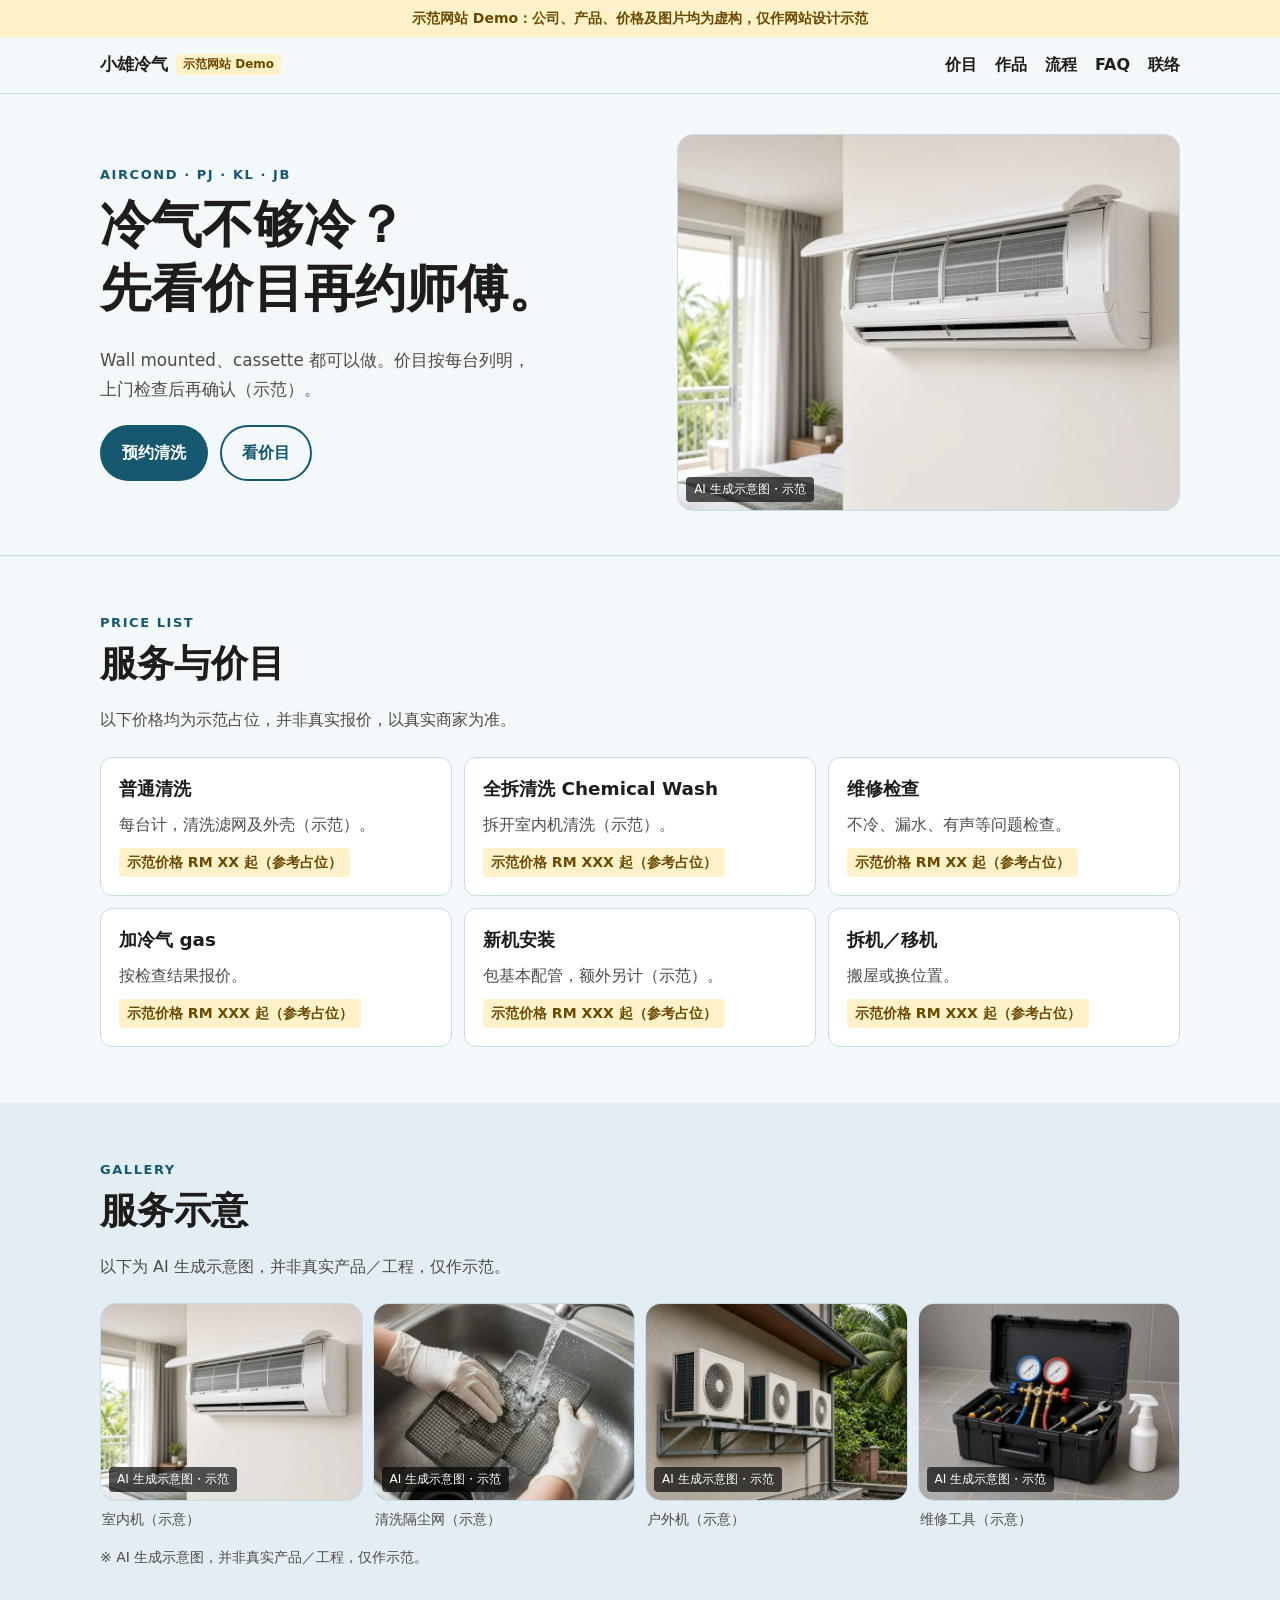
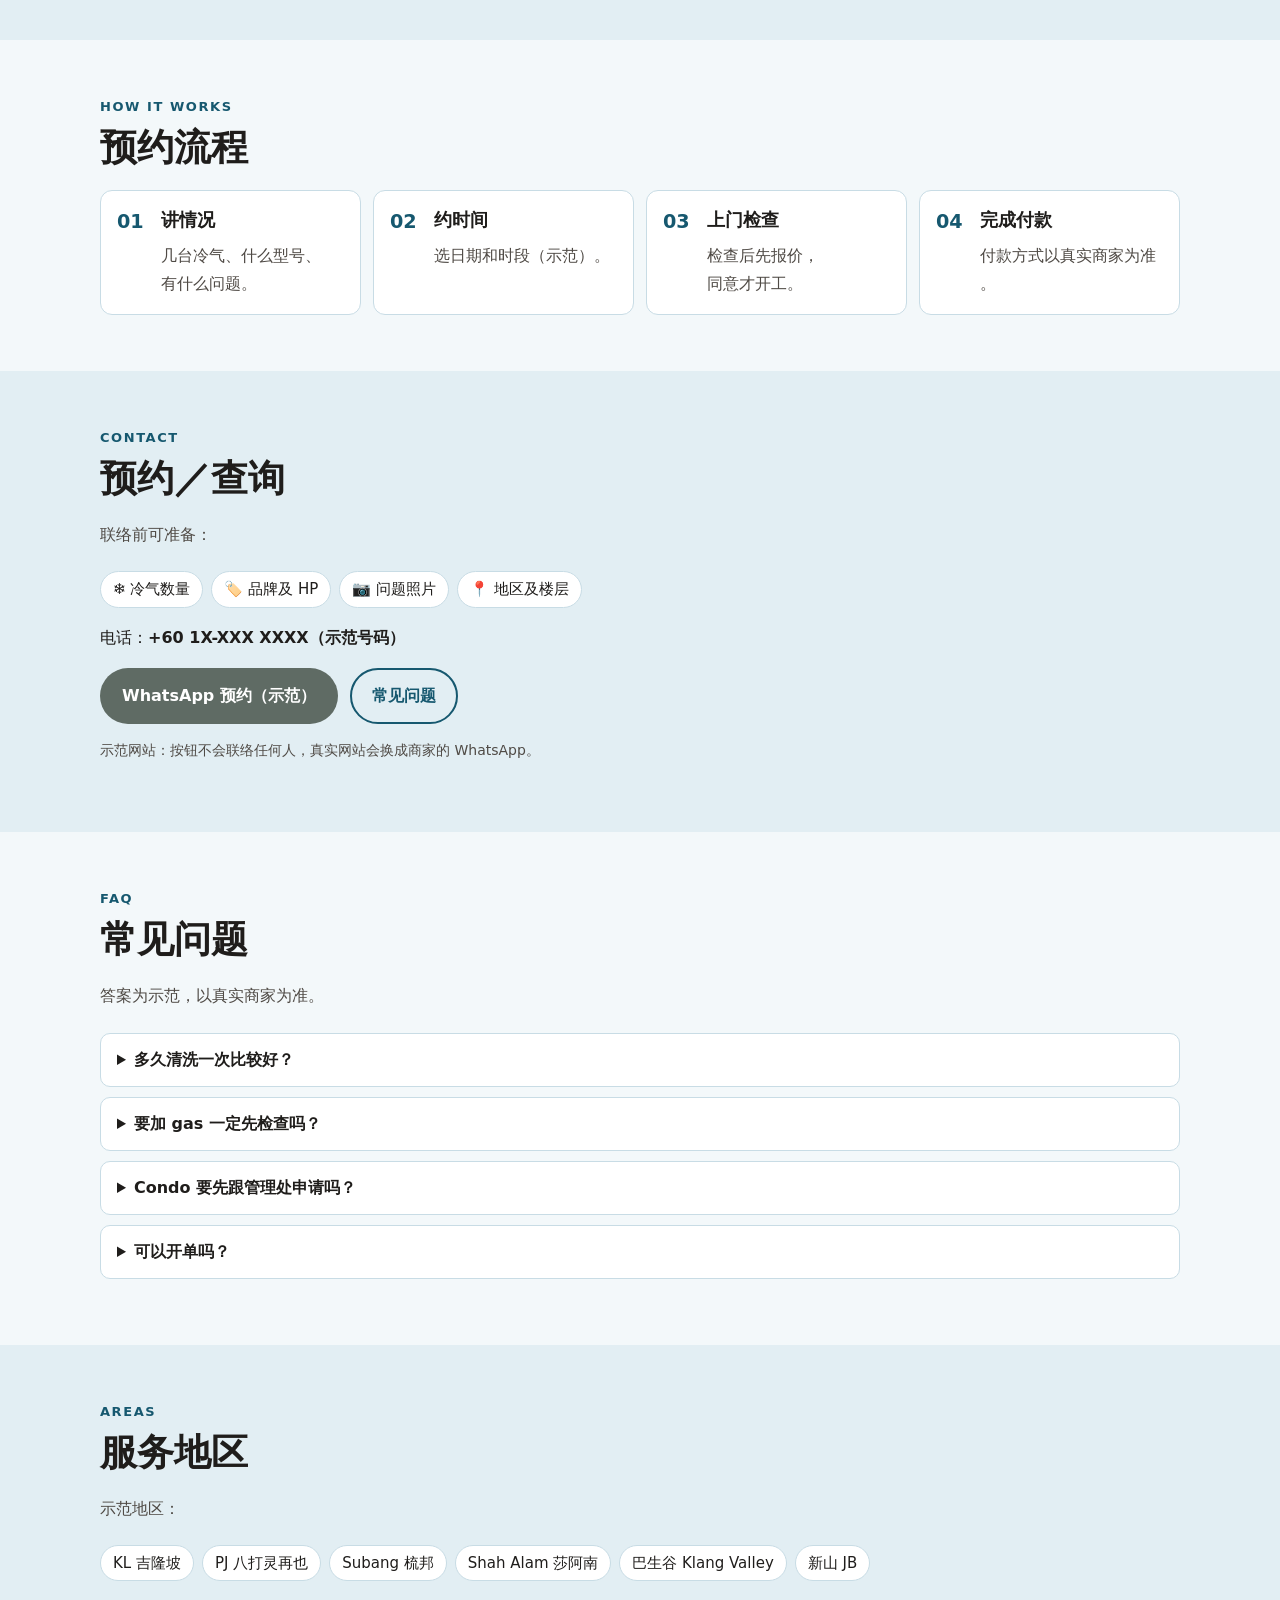
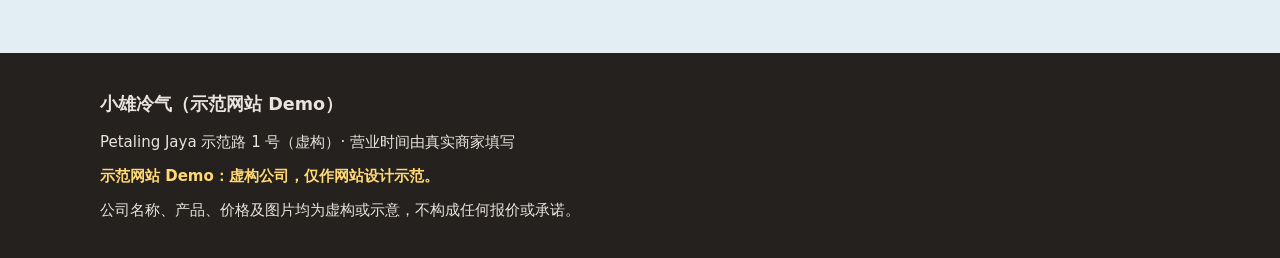
==== aircon-my/index.html @ ee815bc6 "Malaysia demos: 10 Xiao Xiong sites, overview, slider fix" ====
<!DOCTYPE html>
<html lang="zh-Hans-MY">
<head>
<meta charset="utf-8">
<meta name="viewport" content="width=device-width,initial-scale=1,viewport-fit=cover">
<title>小雄冷气｜冷气清洗、维修、加 gas 及安装（示范网站 Demo）</title>
<meta name="description" content="小雄冷气（示范网站，虚构公司）：冷气清洗、维修检查、加冷气 gas、安装及拆装，服务巴生谷 Klang Valley 及新山 JB。">
<meta name="theme-color" content="#16586F">
<link rel="canonical" href="https://limaking1028.github.io/demo-sites/aircon-my/">
<meta property="og:type" content="website">
<meta property="og:site_name" content="小雄冷气（示范）">
<meta property="og:title" content="小雄冷气｜冷气清洗、维修、加 gas 及安装（示范网站）">
<meta property="og:description" content="冷气清洗、维修检查、加冷气 gas、安装及拆装。示范网站，公司为虚构。">
<meta property="og:image" content="https://limaking1028.github.io/demo-sites/aircon-my/assets/og.jpg">
<meta property="og:url" content="https://limaking1028.github.io/demo-sites/aircon-my/">
<meta property="og:locale" content="zh_MY">
<meta name="twitter:card" content="summary_large_image">
<link rel="icon" href="data:image/svg+xml,%3Csvg xmlns='http://www.w3.org/2000/svg' viewBox='0 0 32 32'%3E%3Crect width='32' height='32' rx='8' fill='%2316586F'/%3E%3C/svg%3E">
<script type="application/ld+json">{"@context": "https://schema.org", "@type": "HVACBusiness", "name": "小雄冷气（示范）", "alternateName": "Xiao Xiong Aircon (Demo)", "description": "冷气清洗、维修检查、加冷气 gas、安装及拆装（示范网站，公司为虚构）", "address": {"@type": "PostalAddress", "streetAddress": "示范路 1 号（虚构）", "addressLocality": "Petaling Jaya", "addressRegion": "Selangor", "addressCountry": "MY"}, "areaServed": [{"@type": "City", "name": "Kuala Lumpur"}, {"@type": "City", "name": "Petaling Jaya"}, {"@type": "City", "name": "Subang Jaya"}, {"@type": "City", "name": "Shah Alam"}, {"@type": "City", "name": "Johor Bahru"}], "hasOfferCatalog": {"@type": "OfferCatalog", "name": "服务与价目", "itemListElement": [{"@type": "Offer", "itemOffered": {"@type": "Service", "name": "普通清洗"}}, {"@type": "Offer", "itemOffered": {"@type": "Service", "name": "全拆清洗 Chemical Wash"}}, {"@type": "Offer", "itemOffered": {"@type": "Service", "name": "维修检查"}}, {"@type": "Offer", "itemOffered": {"@type": "Service", "name": "加冷气 gas"}}, {"@type": "Offer", "itemOffered": {"@type": "Service", "name": "新机安装"}}, {"@type": "Offer", "itemOffered": {"@type": "Service", "name": "拆机／移机"}}]}}</script>
<script type="application/ld+json">{"@context": "https://schema.org", "@type": "FAQPage", "mainEntity": [{"@type": "Question", "name": "多久清洗一次比较好？", "acceptedAnswer": {"@type": "Answer", "text": "示范：视乎使用情况，由师傅按实际情况建议。"}}, {"@type": "Question", "name": "要加 gas 一定先检查吗？", "acceptedAnswer": {"@type": "Answer", "text": "示范：师傅会先检查原因再报价。"}}, {"@type": "Question", "name": "Condo 要先跟管理处申请吗？", "acceptedAnswer": {"@type": "Answer", "text": "示范：部分 condo 需要，请先向管理处查询。"}}, {"@type": "Question", "name": "可以开单吗？", "acceptedAnswer": {"@type": "Answer", "text": "示范：收据或发票安排以真实商家为准。"}}]}</script>
<link rel="stylesheet" href="style.css">
</head>
<body>
<div class="demo-bar">示范网站 Demo：公司、产品、价格及图片均为虚构，仅作网站设计示范</div>
<header class="top"><div class="wrap top-in"><a class="logo" href="#top">小雄冷气<span class="demo-tag">示范网站 Demo</span></a><nav aria-label="页内导览"><a href="#services">价目</a><a href="#gallery">作品</a><a href="#process">流程</a><a href="#faq">FAQ</a><a href="#contact">联络</a></nav></div></header>
<section class="hero" id="top"><div class="wrap hero-grid"><div><p class="eyebrow">AIRCOND · PJ · KL · JB</p>
<h1>冷气不够冷？<br>先看价目再约师傅。</h1>
<p class="lead">Wall mounted、cassette 都可以做。价目按每台列明，上门检查后再确认（示范）。</p>
<div class="cta-row"><a class="btn primary" href="#contact">预约清洗</a><a class="btn ghost" href="#services">看价目</a></div></div>
<figure class="fig"><picture><source type="image/webp" srcset="assets/hero.webp"><img src="assets/hero.jpg" width="1024" height="768" alt="打开面盖的冷气室内机（AI 生成示意图・示范）" fetchpriority="high" decoding="async"></picture><span class="lbl">AI 生成示意图・示范</span></figure></div></section>
<main>
<section id="services" class="sec"><div class="wrap"><p class="eyebrow">PRICE LIST</p><h2>服务与价目</h2><p class="sec-lead">以下价格均为示范占位，并非真实报价，以真实商家为准。</p><ul class="svc"><li><h3>普通清洗</h3><p>每台计，清洗滤网及外壳（示范）。</p><span class="price-ph">示范价格 RM XX 起（参考占位）</span></li><li><h3>全拆清洗 Chemical Wash</h3><p>拆开室内机清洗（示范）。</p><span class="price-ph">示范价格 RM XXX 起（参考占位）</span></li><li><h3>维修检查</h3><p>不冷、漏水、有声等问题检查。</p><span class="price-ph">示范价格 RM XX 起（参考占位）</span></li><li><h3>加冷气 gas</h3><p>按检查结果报价。</p><span class="price-ph">示范价格 RM XXX 起（参考占位）</span></li><li><h3>新机安装</h3><p>包基本配管，额外另计（示范）。</p><span class="price-ph">示范价格 RM XXX 起（参考占位）</span></li><li><h3>拆机／移机</h3><p>搬屋或换位置。</p><span class="price-ph">示范价格 RM XXX 起（参考占位）</span></li></ul></div></section>
<section id="gallery" class="sec alt"><div class="wrap"><p class="eyebrow">GALLERY</p><h2>服务示意</h2><p class="sec-lead">以下为 AI 生成示意图，并非真实产品／工程，仅作示范。</p><div class="gal"><div><figure class="fig"><picture><source type="image/webp" srcset="assets/hero.webp"><img src="assets/hero.jpg" width="1024" height="768" alt="打开面盖的冷气室内机（AI 生成示意图・示范）" loading="lazy" decoding="async"></picture><span class="lbl">AI 生成示意图・示范</span></figure><figcaption>室内机（示意）</figcaption></div><div><figure class="fig"><picture><source type="image/webp" srcset="assets/filter.webp"><img src="assets/filter.jpg" width="1024" height="768" alt="清洗冷气隔尘网（AI 生成示意图・示范）" loading="lazy" decoding="async"></picture><span class="lbl">AI 生成示意图・示范</span></figure><figcaption>清洗隔尘网（示意）</figcaption></div><div><figure class="fig"><picture><source type="image/webp" srcset="assets/outdoor.webp"><img src="assets/outdoor.jpg" width="1024" height="768" alt="户外冷气压缩机（AI 生成示意图・示范）" loading="lazy" decoding="async"></picture><span class="lbl">AI 生成示意图・示范</span></figure><figcaption>户外机（示意）</figcaption></div><div><figure class="fig"><picture><source type="image/webp" srcset="assets/tools.webp"><img src="assets/tools.jpg" width="1024" height="768" alt="冷气维修工具（AI 生成示意图・示范）" loading="lazy" decoding="async"></picture><span class="lbl">AI 生成示意图・示范</span></figure><figcaption>维修工具（示意）</figcaption></div></div><p class="fine">※ AI 生成示意图，并非真实产品／工程，仅作示范。</p></div></section>
<section id="process" class="sec"><div class="wrap"><p class="eyebrow">HOW IT WORKS</p><h2>预约流程</h2><ol class="steps"><li><h3>讲情况</h3><p>几台冷气、什么型号、有什么问题。</p></li><li><h3>约时间</h3><p>选日期和时段（示范）。</p></li><li><h3>上门检查</h3><p>检查后先报价，同意才开工。</p></li><li><h3>完成付款</h3><p>付款方式以真实商家为准。</p></li></ol></div></section>
<section id="contact" class="sec alt"><div class="wrap"><p class="eyebrow">CONTACT</p><h2>预约／查询</h2><p class="sec-lead">联络前可准备：</p><ul class="chips"><li>❄️ 冷气数量</li><li>🏷️ 品牌及 HP</li><li>📷 问题照片</li><li>📍 地区及楼层</li></ul>
<p>电话：<span class="demo-phone">+60 1X-XXX XXXX（示范号码）</span></p>
<div class="cta-row"><a class="btn wa-demo" href="#contact" aria-disabled="true" title="示范按钮，不会打开 WhatsApp">WhatsApp 预约（示范）</a><a class="btn ghost" href="#faq">常见问题</a></div>
<p class="fine">示范网站：按钮不会联络任何人，真实网站会换成商家的 WhatsApp。</p></div></section>
<section id="faq" class="sec"><div class="wrap"><p class="eyebrow">FAQ</p><h2>常见问题</h2><p class="sec-lead">答案为示范，以真实商家为准。</p><details><summary>多久清洗一次比较好？</summary><p>示范：视乎使用情况，由师傅按实际情况建议。</p></details><details><summary>要加 gas 一定先检查吗？</summary><p>示范：师傅会先检查原因再报价。</p></details><details><summary>Condo 要先跟管理处申请吗？</summary><p>示范：部分 condo 需要，请先向管理处查询。</p></details><details><summary>可以开单吗？</summary><p>示范：收据或发票安排以真实商家为准。</p></details></div></section>
<section id="areas" class="sec alt"><div class="wrap"><p class="eyebrow">AREAS</p><h2>服务地区</h2><p class="sec-lead">示范地区：</p><ul class="chips"><li>KL 吉隆坡</li><li>PJ 八打灵再也</li><li>Subang 梳邦</li><li>Shah Alam 莎阿南</li><li>巴生谷 Klang Valley</li><li>新山 JB</li></ul></div></section>
</main>
<footer><div class="wrap"><p class="f-name">小雄冷气（示范网站 Demo）</p><p>Petaling Jaya 示范路 1 号（虚构）· 营业时间由真实商家填写</p><p class="f-demo">示范网站 Demo：虚构公司，仅作网站设计示范。</p><p>公司名称、产品、价格及图片均为虚构或示意，不构成任何报价或承诺。</p></div></footer>
<div class="mbar" role="navigation" aria-label="快速联络"><a class="m1" href="#services">看价目</a><a class="m2" href="#contact">WhatsApp 预约（示范）</a></div>
</body></html>
---- aircon-my/style.css ----
:root{--bg:#F3F8FA;--card:#fff;--alt:#E2EEF3;--ink:#1F1D1B;--muted:#4F4A45;--line:#C8DCE5;--acc:#2A87A8;--acc-dk:#16586F;--tag-bg:#FFF1C9;--tag-ink:#6A4A00;--font:"PingFang SC","Hiragino Sans GB","Microsoft YaHei","Noto Sans CJK SC","Noto Sans SC",system-ui,sans-serif;--mbar:56px}
*{box-sizing:border-box}html{scroll-behavior:smooth;-webkit-text-size-adjust:100%;scroll-padding-top:64px}
body{margin:0;font-family:var(--font);font-size:16px;color:var(--ink);background:var(--bg);line-height:1.75;overflow-x:hidden;word-break:keep-all;overflow-wrap:anywhere;padding-bottom:calc(var(--mbar) + env(safe-area-inset-bottom))}
img,svg{max-width:100%;height:auto;display:block}a{color:var(--acc-dk)}
a:focus-visible,summary:focus-visible{outline:3px solid var(--acc-dk);outline-offset:2px}
h1,h2,h3{margin:0 0 .5em}h1{font-size:clamp(1.8rem,1.2rem + 3vw,3.2rem);line-height:1.25;font-weight:900}h2{font-size:clamp(1.45rem,1.1rem + 1.6vw,2.3rem);line-height:1.3;font-weight:900}h3{font-size:1.15rem;line-height:1.4}
.wrap{max-width:1120px;margin:0 auto;padding:0 20px}
.demo-bar{background:var(--tag-bg);color:var(--tag-ink);text-align:center;font-size:14px;padding:6px 12px;font-weight:600}
.demo-tag{display:inline-block;background:var(--tag-bg);color:var(--tag-ink);font-size:12px;font-weight:700;padding:1px 7px;border-radius:4px;margin-left:8px;vertical-align:middle;line-height:1.6;white-space:nowrap}
.eyebrow{font-weight:700;font-size:13px;letter-spacing:.12em;text-transform:uppercase;color:var(--acc-dk);margin:0 0 .4em}
.top{position:sticky;top:0;z-index:40;background:var(--bg);border-bottom:1px solid var(--line)}
.top-in{display:flex;align-items:center;gap:16px;min-height:56px}.logo{font-weight:900;color:var(--ink);text-decoration:none;font-size:1.05rem}
.top nav{display:none;margin-left:auto;gap:18px}.top nav a{color:var(--ink);text-decoration:none;font-weight:600}
.btn{display:inline-flex;align-items:center;justify-content:center;min-height:48px;padding:12px 20px;border-radius:999px;font-weight:700;text-decoration:none;border:2px solid transparent}
.btn.primary{background:var(--acc-dk);color:#fff}.btn.ghost{border-color:var(--acc-dk);color:var(--acc-dk)}
.btn.wa-demo{background:#5f6b64;color:#fff;cursor:not-allowed}
.hero{padding:40px 0 44px;border-bottom:1px solid var(--line)}.hero-grid{display:grid;gap:24px;align-items:center}
.lead{color:var(--muted);font-size:1.05rem;margin:0 0 1.2em}.cta-row{display:flex;flex-wrap:wrap;gap:12px}
.fig{position:relative;margin:0;border-radius:16px;overflow:hidden;background:var(--alt);border:1px solid var(--line)}
.fig img,.fig svg{width:100%}.lbl{position:absolute;left:8px;bottom:8px;background:rgba(0,0,0,.66);color:#fff;font-size:12px;padding:2px 8px;border-radius:4px}
.sec{padding:56px 0}.sec.alt{background:var(--alt)}.sec-lead{color:var(--muted);margin:0 0 1.4em}
.svc{list-style:none;padding:0;margin:0;display:grid;gap:12px}.svc li{background:var(--card);border:1px solid var(--line);border-radius:12px;padding:18px}
.svc p{margin:0 0 .6em;color:var(--muted)}.price-ph{display:inline-block;background:var(--tag-bg);color:var(--tag-ink);font-size:14px;font-weight:700;padding:2px 8px;border-radius:4px}
.gal{display:grid;grid-template-columns:repeat(2,1fr);gap:10px}.gal figcaption{font-size:14px;color:var(--muted);padding:6px 2px 0}
.steps{list-style:none;padding:0;margin:0;display:grid;gap:12px;counter-reset:s}.steps li{background:var(--card);border:1px solid var(--line);border-radius:12px;padding:16px 16px 16px 60px;position:relative}
.steps li:before{counter-increment:s;content:"0" counter(s);position:absolute;left:16px;top:14px;font-weight:900;color:var(--acc-dk);font-size:1.2rem}.steps p{margin:0;color:var(--muted)}
.chips{list-style:none;padding:0;margin:0 0 1em;display:flex;flex-wrap:wrap;gap:8px}.chips li{background:var(--card);border:1px solid var(--line);border-radius:999px;padding:4px 12px;font-size:15px}
.demo-phone{font-weight:700;user-select:all}.fine{font-size:14px;color:var(--muted)}
details{background:var(--card);border:1px solid var(--line);border-radius:10px;padding:12px 16px;margin:0 0 10px}summary{font-weight:700;cursor:pointer}details p{margin:.5em 0 0;color:var(--muted)}
footer{background:#24211F;color:#E9E4DD;padding:36px 0 28px;font-size:15px}footer p{margin:0 0 .5em}.f-name{font-weight:900;font-size:1.1rem}.f-demo{color:#FFD873;font-weight:700}
.mbar{position:fixed;left:0;right:0;bottom:0;z-index:50;display:grid;grid-template-columns:1fr 1.4fr;height:calc(var(--mbar) + env(safe-area-inset-bottom));padding-bottom:env(safe-area-inset-bottom);background:#fff;border-top:1px solid var(--line)}
.mbar a{display:flex;align-items:center;justify-content:center;font-weight:700;text-decoration:none;color:var(--acc-dk)}.mbar .m2{background:#5f6b64;color:#fff}
@media (min-width:768px){.top nav{display:flex}.hero-grid{grid-template-columns:1.1fr 1fr}.svc{grid-template-columns:repeat(3,1fr)}.gal{grid-template-columns:repeat(4,1fr)}.steps{grid-template-columns:repeat(4,1fr)}.mbar{display:none}body{padding-bottom:0}}
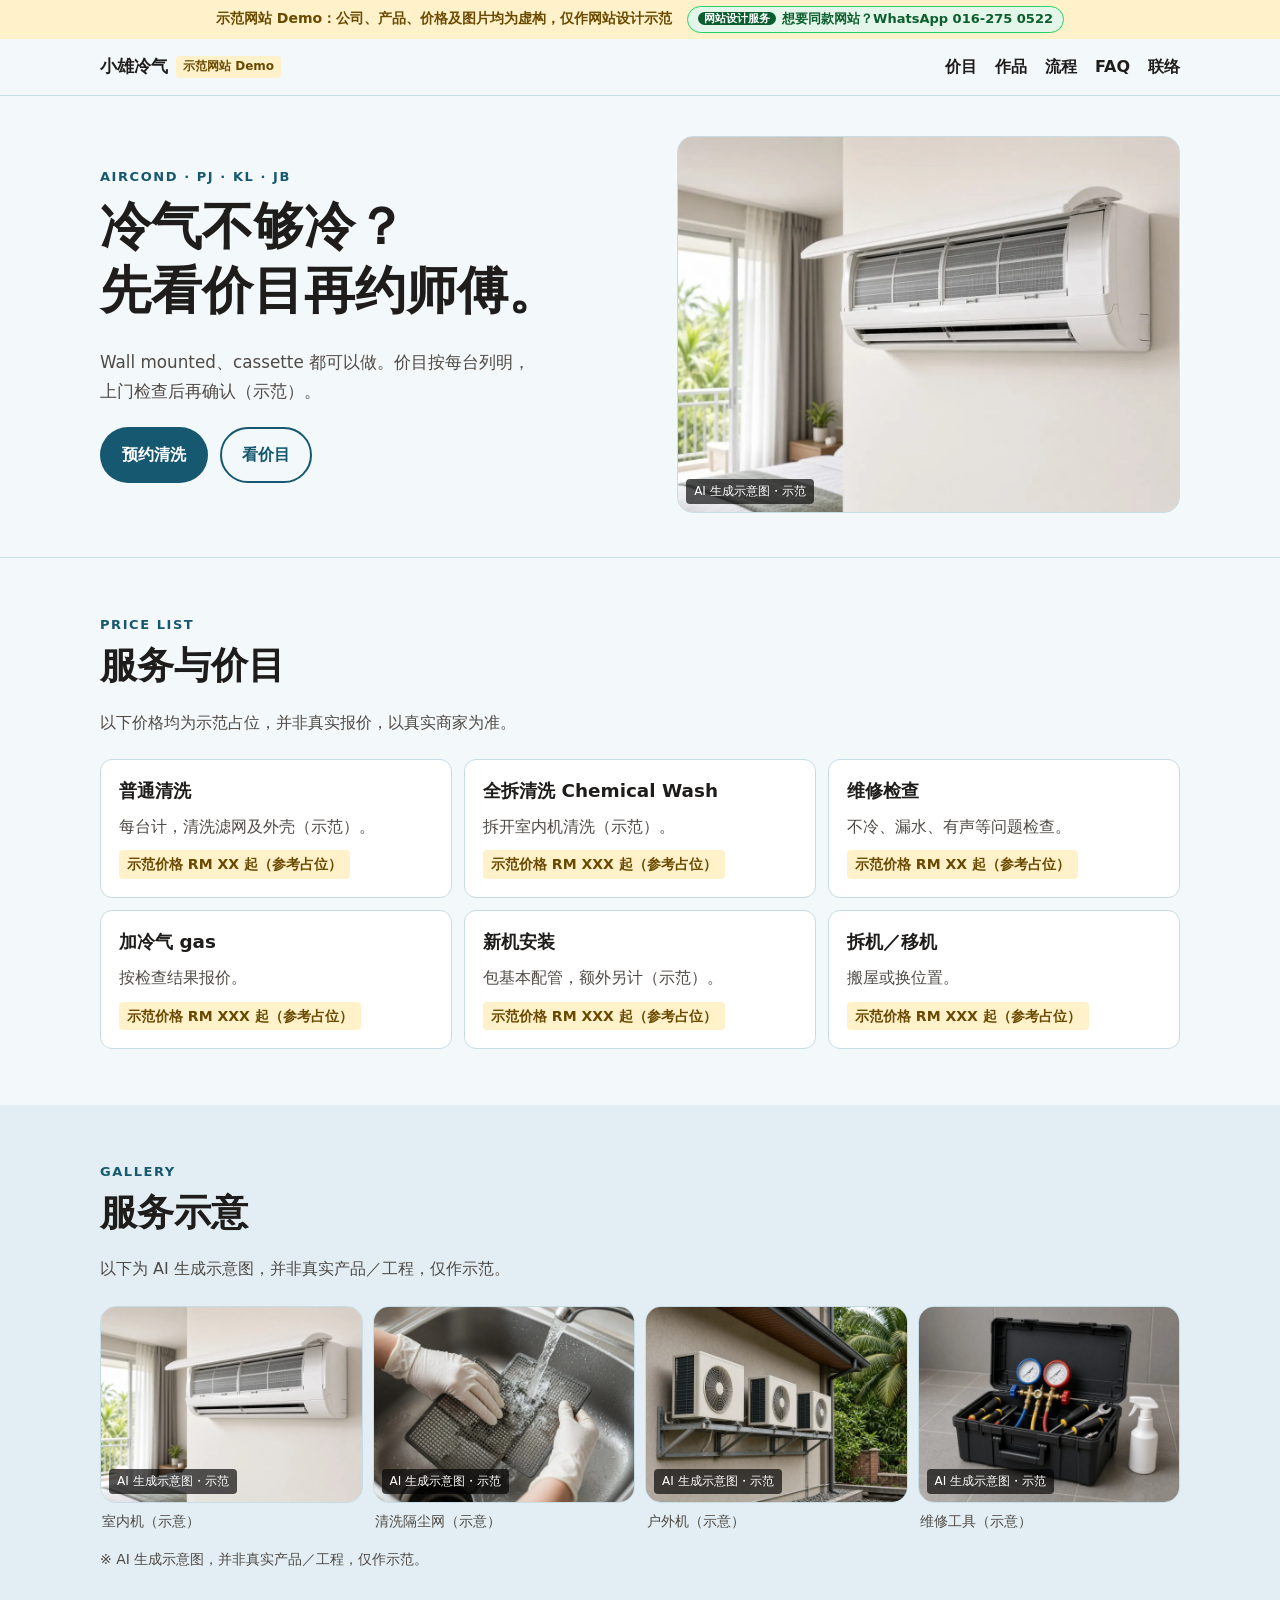
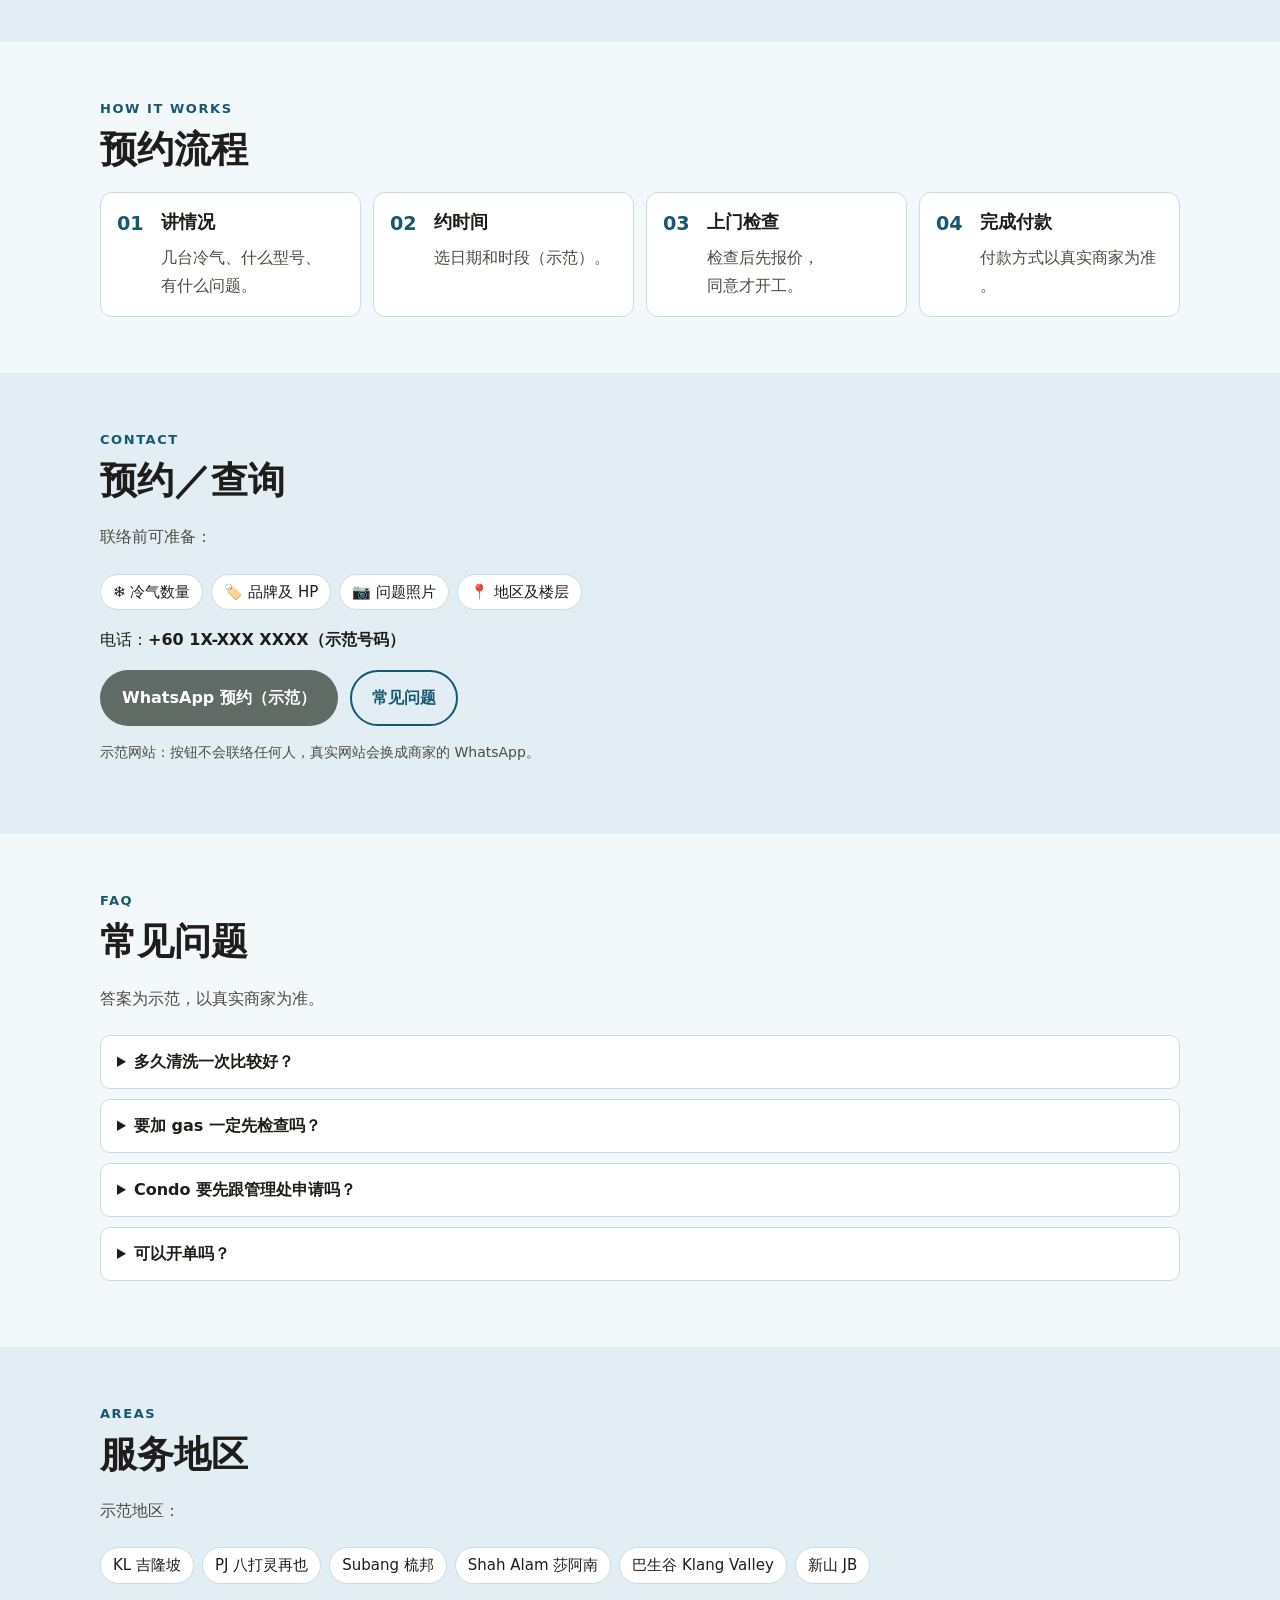
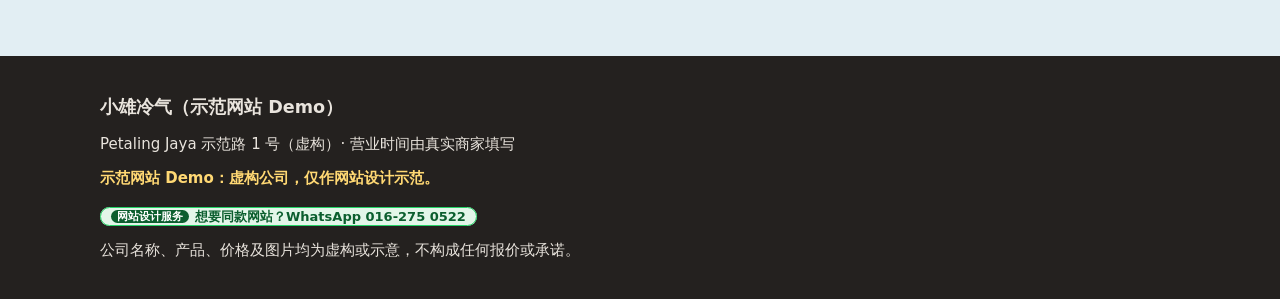
==== commit 46d49615: "MY demos: owner WhatsApp enquiry links, clean overview card thumbnails" ====
--- a/aircon-my/index.html
+++ b/aircon-my/index.html
@@ -21,7 +21,7 @@
 <link rel="stylesheet" href="style.css">
 </head>
 <body>
-<div class="demo-bar">示范网站 Demo：公司、产品、价格及图片均为虚构，仅作网站设计示范</div>
+<div class="demo-bar">示范网站 Demo：公司、产品、价格及图片均为虚构，仅作网站设计示范 <a class="owner-wa" href="https://wa.me/60162750522?text=%E4%BD%A0%E5%A5%BD%EF%BC%8C%E6%88%91%E6%83%B3%E4%BA%86%E8%A7%A3%E5%81%9A%E4%B8%80%E9%A1%B5%E7%BD%91%E7%AB%99" target="_blank" rel="noopener"><span class="owner-tag">网站设计服务</span>想要同款网站？WhatsApp 016-275 0522</a></div>
 <header class="top"><div class="wrap top-in"><a class="logo" href="#top">小雄冷气<span class="demo-tag">示范网站 Demo</span></a><nav aria-label="页内导览"><a href="#services">价目</a><a href="#gallery">作品</a><a href="#process">流程</a><a href="#faq">FAQ</a><a href="#contact">联络</a></nav></div></header>
 <section class="hero" id="top"><div class="wrap hero-grid"><div><p class="eyebrow">AIRCOND · PJ · KL · JB</p>
 <h1>冷气不够冷？<br>先看价目再约师傅。</h1>
@@ -39,6 +39,6 @@
 <section id="faq" class="sec"><div class="wrap"><p class="eyebrow">FAQ</p><h2>常见问题</h2><p class="sec-lead">答案为示范，以真实商家为准。</p><details><summary>多久清洗一次比较好？</summary><p>示范：视乎使用情况，由师傅按实际情况建议。</p></details><details><summary>要加 gas 一定先检查吗？</summary><p>示范：师傅会先检查原因再报价。</p></details><details><summary>Condo 要先跟管理处申请吗？</summary><p>示范：部分 condo 需要，请先向管理处查询。</p></details><details><summary>可以开单吗？</summary><p>示范：收据或发票安排以真实商家为准。</p></details></div></section>
 <section id="areas" class="sec alt"><div class="wrap"><p class="eyebrow">AREAS</p><h2>服务地区</h2><p class="sec-lead">示范地区：</p><ul class="chips"><li>KL 吉隆坡</li><li>PJ 八打灵再也</li><li>Subang 梳邦</li><li>Shah Alam 莎阿南</li><li>巴生谷 Klang Valley</li><li>新山 JB</li></ul></div></section>
 </main>
-<footer><div class="wrap"><p class="f-name">小雄冷气（示范网站 Demo）</p><p>Petaling Jaya 示范路 1 号（虚构）· 营业时间由真实商家填写</p><p class="f-demo">示范网站 Demo：虚构公司，仅作网站设计示范。</p><p>公司名称、产品、价格及图片均为虚构或示意，不构成任何报价或承诺。</p></div></footer>
+<footer><div class="wrap"><p class="f-name">小雄冷气（示范网站 Demo）</p><p>Petaling Jaya 示范路 1 号（虚构）· 营业时间由真实商家填写</p><p class="f-demo">示范网站 Demo：虚构公司，仅作网站设计示范。</p><p class="f-owner"><a class="owner-wa" href="https://wa.me/60162750522?text=%E4%BD%A0%E5%A5%BD%EF%BC%8C%E6%88%91%E6%83%B3%E4%BA%86%E8%A7%A3%E5%81%9A%E4%B8%80%E9%A1%B5%E7%BD%91%E7%AB%99" target="_blank" rel="noopener"><span class="owner-tag">网站设计服务</span>想要同款网站？WhatsApp 016-275 0522</a></p><p>公司名称、产品、价格及图片均为虚构或示意，不构成任何报价或承诺。</p></div></footer>
 <div class="mbar" role="navigation" aria-label="快速联络"><a class="m1" href="#services">看价目</a><a class="m2" href="#contact">WhatsApp 预约（示范）</a></div>
 </body></html>
--- a/aircon-my/style.css
+++ b/aircon-my/style.css
@@ -31,3 +31,11 @@
 .mbar{position:fixed;left:0;right:0;bottom:0;z-index:50;display:grid;grid-template-columns:1fr 1.4fr;height:calc(var(--mbar) + env(safe-area-inset-bottom));padding-bottom:env(safe-area-inset-bottom);background:#fff;border-top:1px solid var(--line)}
 .mbar a{display:flex;align-items:center;justify-content:center;font-weight:700;text-decoration:none;color:var(--acc-dk)}.mbar .m2{background:#5f6b64;color:#fff}
 @media (min-width:768px){.top nav{display:flex}.hero-grid{grid-template-columns:1.1fr 1fr}.svc{grid-template-columns:repeat(3,1fr)}.gal{grid-template-columns:repeat(4,1fr)}.steps{grid-template-columns:repeat(4,1fr)}.mbar{display:none}body{padding-bottom:0}}
+
+/* owner website-design contact (not the demo company) */
+.demo-bar .owner-wa{display:inline-block;margin:4px 0 0;max-width:100%;font-size:12.5px}@media(min-width:768px){.demo-bar .owner-wa{margin:0 0 0 10px;font-size:13px}}
+.owner-wa{color:#0B5E2E;background:#E3F6E9;border:1px solid #25D366;border-radius:999px;padding:1px 10px;font-weight:700;text-decoration:none;font-size:13px}
+.owner-wa:hover{background:#25D366;color:#fff}
+.owner-tag{font-size:11px;background:#0B5E2E;color:#fff;border-radius:999px;padding:0 6px;margin-right:6px;vertical-align:1px}
+.f-owner{margin-top:.8em}
+footer .owner-wa{color:#0B5E2E}
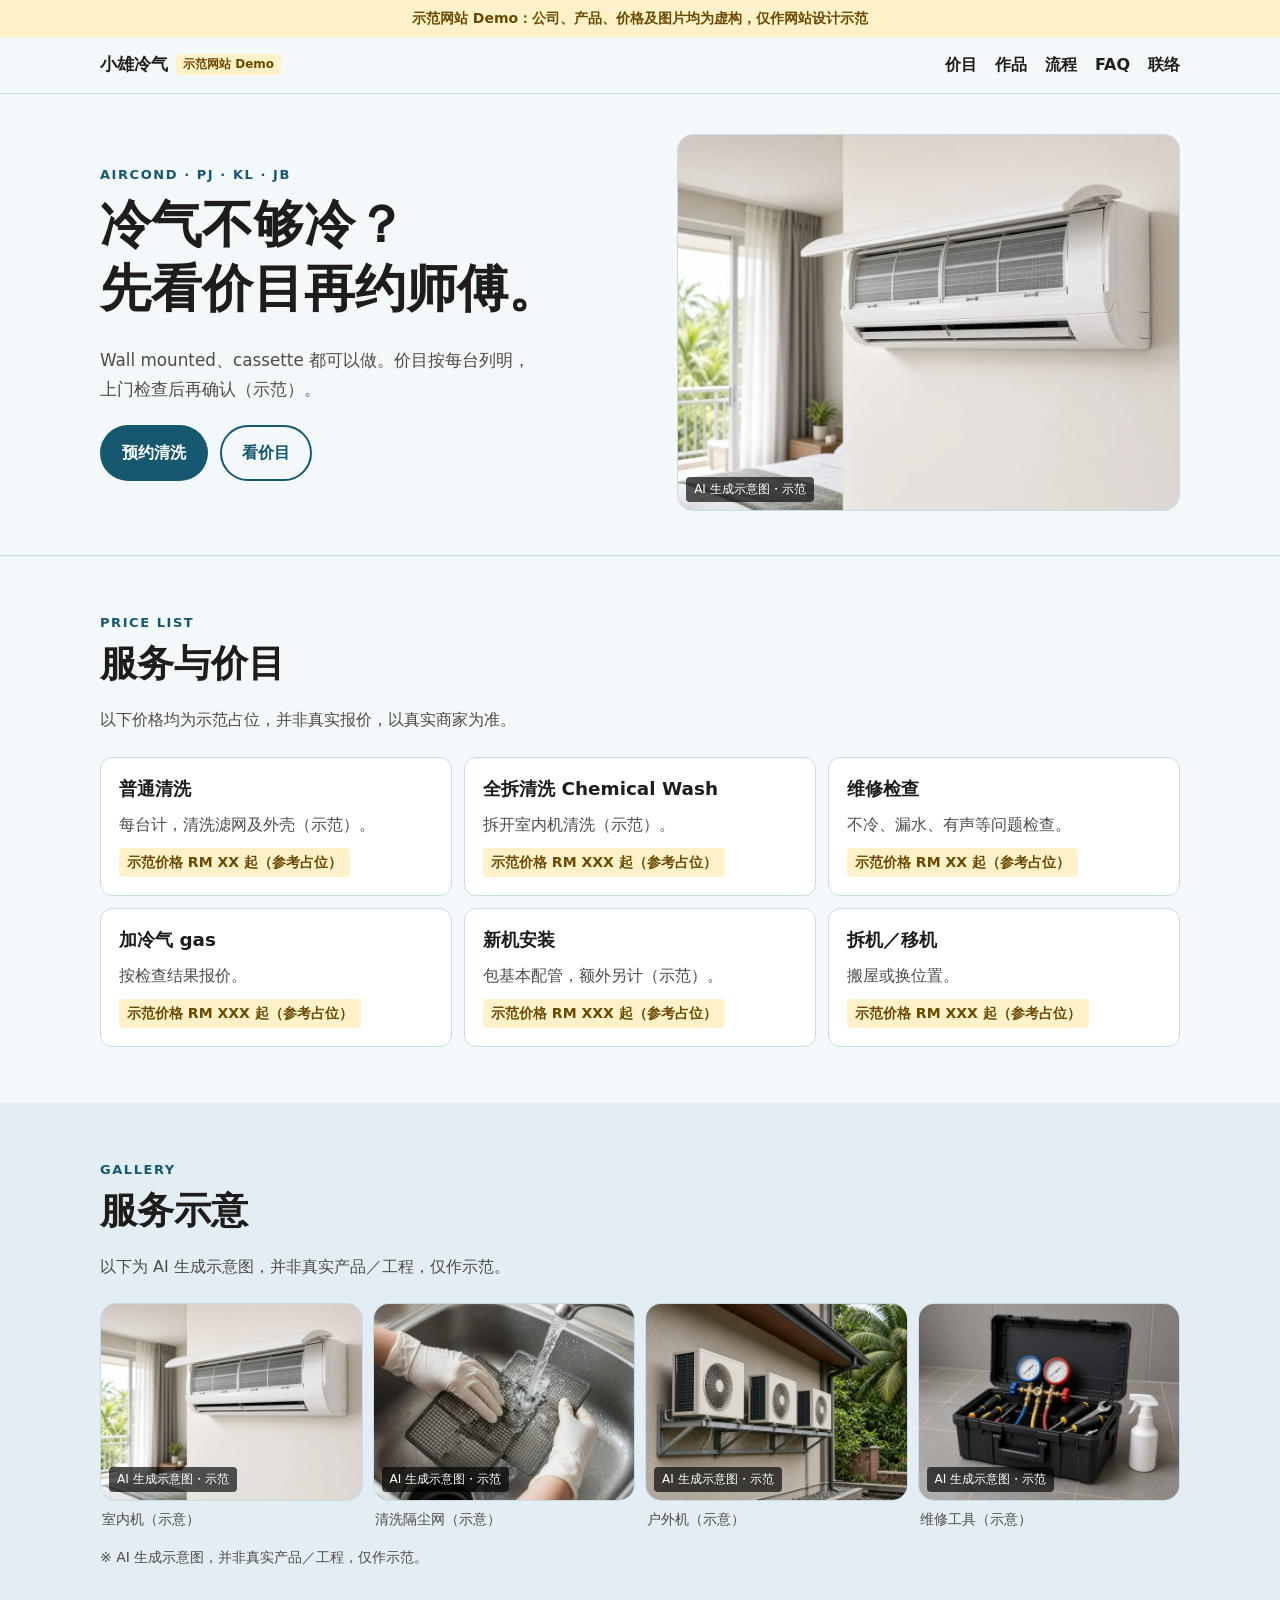
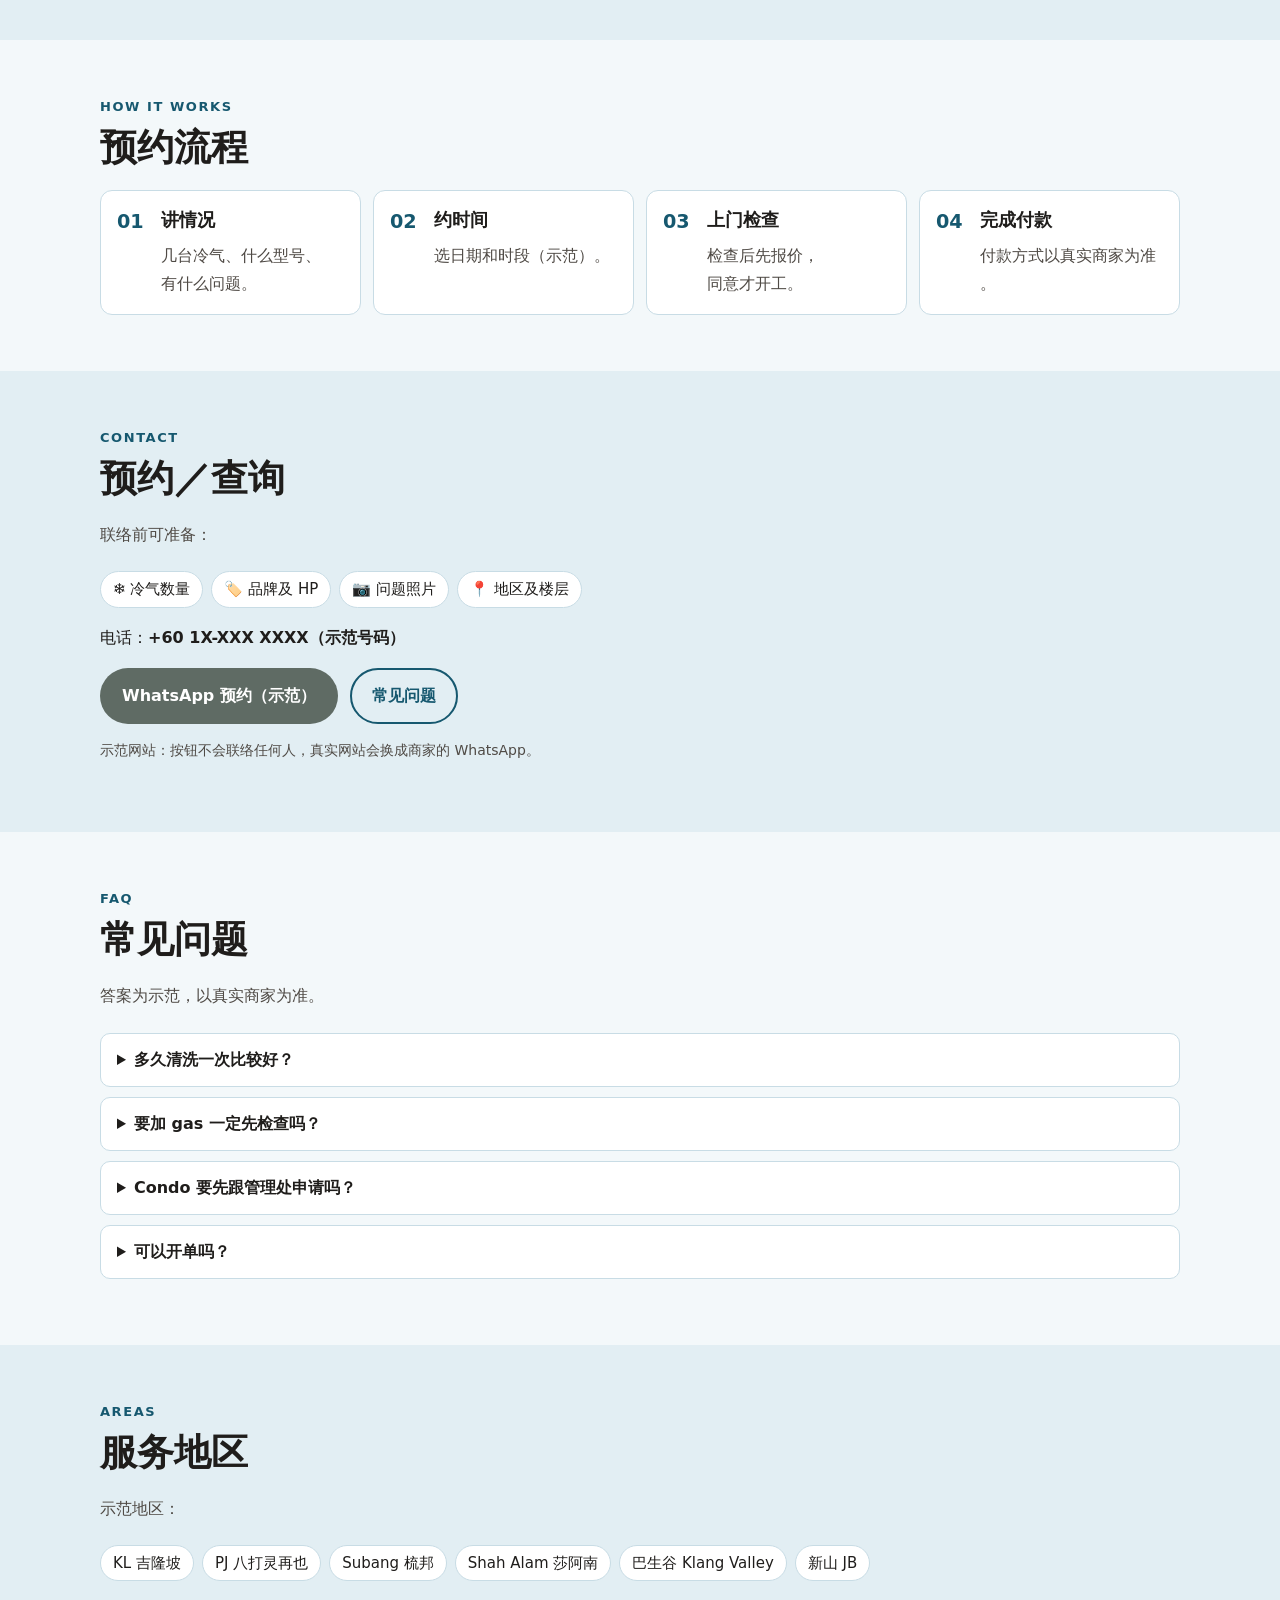
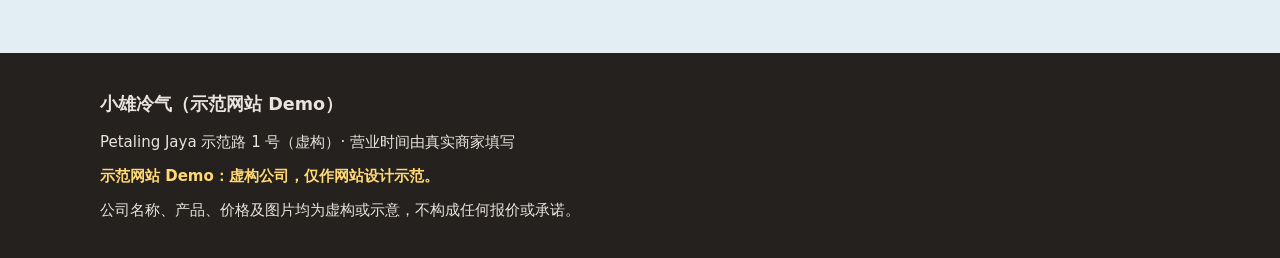
==== commit 12f11349: "Remove owner contact number and WhatsApp buttons" ====
--- a/aircon-my/index.html
+++ b/aircon-my/index.html
@@ -2,6 +2,7 @@
 <html lang="zh-Hans-MY">
 <head>
 <meta charset="utf-8">
+<meta name="format-detection" content="telephone=no">
 <meta name="viewport" content="width=device-width,initial-scale=1,viewport-fit=cover">
 <title>小雄冷气｜冷气清洗、维修、加 gas 及安装（示范网站 Demo）</title>
 <meta name="description" content="小雄冷气（示范网站，虚构公司）：冷气清洗、维修检查、加冷气 gas、安装及拆装，服务巴生谷 Klang Valley 及新山 JB。">
@@ -21,7 +22,7 @@
 <link rel="stylesheet" href="style.css">
 </head>
 <body>
-<div class="demo-bar">示范网站 Demo：公司、产品、价格及图片均为虚构，仅作网站设计示范 <a class="owner-wa" href="https://wa.me/60162750522?text=%E4%BD%A0%E5%A5%BD%EF%BC%8C%E6%88%91%E6%83%B3%E4%BA%86%E8%A7%A3%E5%81%9A%E4%B8%80%E9%A1%B5%E7%BD%91%E7%AB%99" target="_blank" rel="noopener"><span class="owner-tag">网站设计服务</span>想要同款网站？WhatsApp 016-275 0522</a></div>
+<div class="demo-bar">示范网站 Demo：公司、产品、价格及图片均为虚构，仅作网站设计示范</div>
 <header class="top"><div class="wrap top-in"><a class="logo" href="#top">小雄冷气<span class="demo-tag">示范网站 Demo</span></a><nav aria-label="页内导览"><a href="#services">价目</a><a href="#gallery">作品</a><a href="#process">流程</a><a href="#faq">FAQ</a><a href="#contact">联络</a></nav></div></header>
 <section class="hero" id="top"><div class="wrap hero-grid"><div><p class="eyebrow">AIRCOND · PJ · KL · JB</p>
 <h1>冷气不够冷？<br>先看价目再约师傅。</h1>
@@ -39,6 +40,6 @@
 <section id="faq" class="sec"><div class="wrap"><p class="eyebrow">FAQ</p><h2>常见问题</h2><p class="sec-lead">答案为示范，以真实商家为准。</p><details><summary>多久清洗一次比较好？</summary><p>示范：视乎使用情况，由师傅按实际情况建议。</p></details><details><summary>要加 gas 一定先检查吗？</summary><p>示范：师傅会先检查原因再报价。</p></details><details><summary>Condo 要先跟管理处申请吗？</summary><p>示范：部分 condo 需要，请先向管理处查询。</p></details><details><summary>可以开单吗？</summary><p>示范：收据或发票安排以真实商家为准。</p></details></div></section>
 <section id="areas" class="sec alt"><div class="wrap"><p class="eyebrow">AREAS</p><h2>服务地区</h2><p class="sec-lead">示范地区：</p><ul class="chips"><li>KL 吉隆坡</li><li>PJ 八打灵再也</li><li>Subang 梳邦</li><li>Shah Alam 莎阿南</li><li>巴生谷 Klang Valley</li><li>新山 JB</li></ul></div></section>
 </main>
-<footer><div class="wrap"><p class="f-name">小雄冷气（示范网站 Demo）</p><p>Petaling Jaya 示范路 1 号（虚构）· 营业时间由真实商家填写</p><p class="f-demo">示范网站 Demo：虚构公司，仅作网站设计示范。</p><p class="f-owner"><a class="owner-wa" href="https://wa.me/60162750522?text=%E4%BD%A0%E5%A5%BD%EF%BC%8C%E6%88%91%E6%83%B3%E4%BA%86%E8%A7%A3%E5%81%9A%E4%B8%80%E9%A1%B5%E7%BD%91%E7%AB%99" target="_blank" rel="noopener"><span class="owner-tag">网站设计服务</span>想要同款网站？WhatsApp 016-275 0522</a></p><p>公司名称、产品、价格及图片均为虚构或示意，不构成任何报价或承诺。</p></div></footer>
+<footer><div class="wrap"><p class="f-name">小雄冷气（示范网站 Demo）</p><p>Petaling Jaya 示范路 1 号（虚构）· 营业时间由真实商家填写</p><p class="f-demo">示范网站 Demo：虚构公司，仅作网站设计示范。</p><p>公司名称、产品、价格及图片均为虚构或示意，不构成任何报价或承诺。</p></div></footer>
 <div class="mbar" role="navigation" aria-label="快速联络"><a class="m1" href="#services">看价目</a><a class="m2" href="#contact">WhatsApp 预约（示范）</a></div>
 </body></html>
